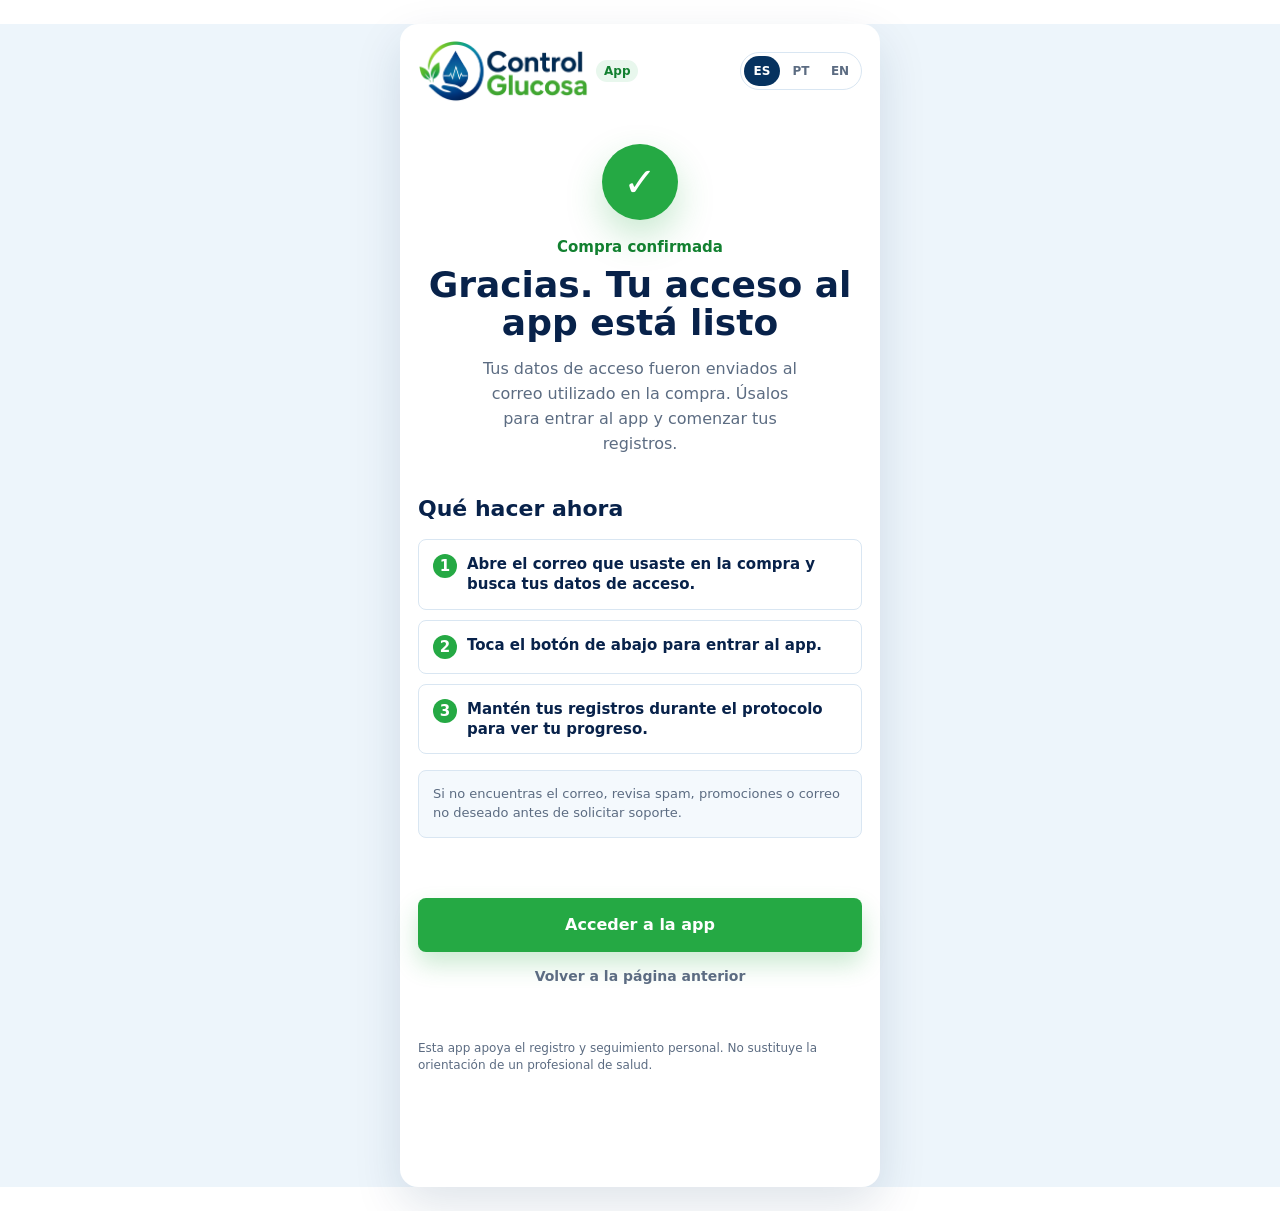
==== gracias/index.html @ 0c1dcf83 "Add files via upload" ====
<!doctype html>
<html lang="es">
  <head>
    <meta charset="UTF-8" />
    <meta name="viewport" content="width=device-width, initial-scale=1, viewport-fit=cover" />
    <meta name="theme-color" content="#ffffff" />
    <meta
      name="description"
      content="Gracias por comprar la app de seguimiento de Glucose Control."
    />
    <title>Gracias | Glucose Control App</title>
    <link rel="manifest" href="../manifest.webmanifest" />
    <link rel="stylesheet" href="../styles.css" />
  </head>
  <body>
    <main class="page page--thanks">
      <header class="topbar" aria-label="Glucose Control">
        <div class="brand">
          <img src="../assets/logo-glucose-control.png" alt="Control Glucosa" />
          <span>App</span>
        </div>

        <nav class="lang-switcher" aria-label="Idioma">
          <button class="lang-btn is-active" type="button" data-lang="es">ES</button>
          <button class="lang-btn" type="button" data-lang="pt">PT</button>
          <button class="lang-btn" type="button" data-lang="en">EN</button>
        </nav>
      </header>

      <section class="thanks-hero">
        <div class="success-mark" aria-hidden="true">✓</div>
        <p class="purchase-note" data-i18n="thanksNote">Compra confirmada</p>
        <h1 data-i18n="thanksHeadline">Gracias. Tu acceso al app está listo</h1>
        <p class="hero-copy" data-i18n="thanksCopy">
          Tus datos de acceso fueron enviados al correo utilizado en la compra. Úsalos para entrar al app y comenzar tus registros.
        </p>
      </section>

      <section class="next-steps" aria-labelledby="next-title">
        <h2 id="next-title" data-i18n="nextTitle">Qué hacer ahora</h2>
        <ul class="benefit-list">
          <li>
            <span class="check" aria-hidden="true">1</span>
            <span data-i18n="next1">Abre el correo que usaste en la compra y busca tus datos de acceso.</span>
          </li>
          <li>
            <span class="check" aria-hidden="true">2</span>
            <span data-i18n="next2">Toca el botón de abajo para entrar al app.</span>
          </li>
          <li>
            <span class="check" aria-hidden="true">3</span>
            <span data-i18n="next3">Mantén tus registros durante el protocolo para ver tu progreso.</span>
          </li>
        </ul>
        <p class="support-note" data-i18n="thanksSupport">
          Si no encuentras el correo, revisa spam, promociones o correo no deseado antes de solicitar soporte.
        </p>
      </section>

      <section class="thanks-actions" aria-label="Acceso">
        <a class="primary-cta" href="https://app.glucosecontrol.site" data-i18n="thanksAccessCta">Acceder a la app</a>
        <a class="secondary-link" href="../index.html" data-i18n="backToOffer">Volver a la página anterior</a>
      </section>

      <p class="medical-note" data-i18n="medicalNote">
        Esta app apoya el registro y seguimiento personal. No sustituye la orientación de un profesional de salud.
      </p>
    </main>

    <script src="../app.js"></script>
  </body>
</html>
---- styles.css ----
:root {
  color-scheme: light;
  --bg: #ffffff;
  --ink: #08224a;
  --muted: #5c6c82;
  --line: #d9e6f2;
  --soft: #f4f9fd;
  --green: #25a944;
  --green-dark: #128030;
  --navy: #06325f;
  --teal: #18a5a5;
  --shadow: 0 18px 48px rgba(6, 50, 95, 0.13);
}

* {
  box-sizing: border-box;
}

html {
  background: var(--bg);
  scroll-behavior: smooth;
}

body {
  margin: 0;
  min-width: 320px;
  background: var(--bg);
  color: var(--ink);
  font-family: Inter, ui-sans-serif, system-ui, -apple-system, BlinkMacSystemFont, "Segoe UI", sans-serif;
  letter-spacing: 0;
}

button,
a {
  font: inherit;
}

.page {
  width: min(100%, 480px);
  margin: 0 auto;
  padding: 16px 18px 112px;
}

.topbar {
  display: flex;
  align-items: center;
  justify-content: space-between;
  gap: 12px;
  min-height: 44px;
}

.brand {
  display: inline-flex;
  align-items: center;
  gap: 8px;
  min-width: 0;
  color: var(--navy);
  font-size: 14px;
  font-weight: 800;
}

.brand img {
  display: block;
  width: min(46vw, 170px);
  height: auto;
}

.brand span {
  flex: 0 0 auto;
  padding: 4px 8px;
  border-radius: 999px;
  background: #e8f7ed;
  color: var(--green-dark);
  font-size: 12px;
  font-weight: 900;
}

.lang-switcher {
  display: inline-flex;
  gap: 3px;
  padding: 3px;
  border: 1px solid var(--line);
  border-radius: 999px;
  background: #fff;
}

.lang-btn {
  min-width: 36px;
  min-height: 30px;
  border: 0;
  border-radius: 999px;
  background: transparent;
  color: var(--muted);
  font-size: 12px;
  font-weight: 800;
}

.lang-btn.is-active {
  background: var(--navy);
  color: #fff;
}

.hero {
  padding: 24px 0 8px;
}

.purchase-note {
  margin: 0 0 10px;
  color: var(--green-dark);
  font-size: 15px;
  font-weight: 800;
}

h1,
h2,
p {
  margin-top: 0;
}

h1 {
  margin-bottom: 0;
  max-width: 18ch;
  color: var(--ink);
  font-size: clamp(28px, 8vw, 36px);
  line-height: 1.05;
  font-weight: 900;
}

.hero-copy,
.explain p,
.offer p,
.medical-note {
  color: var(--muted);
  font-size: 16px;
  line-height: 1.55;
}

.video-section,
.explain,
.reviews,
.offer {
  padding: 18px 0;
}

h2 {
  margin-bottom: 14px;
  color: var(--ink);
  font-size: 22px;
  line-height: 1.12;
  font-weight: 900;
}

.video-placeholder {
  position: relative;
  overflow: hidden;
  border: 1px solid #cfe1ee;
  border-radius: 8px;
  background: #f7fbff;
  box-shadow: var(--shadow);
  aspect-ratio: 16 / 9;
}

.video-placeholder iframe {
  display: block;
  width: 100%;
  height: 100%;
  border: 0;
}

.benefit-list {
  display: grid;
  gap: 10px;
  margin: 18px 0 0;
  padding: 0;
  list-style: none;
}

.benefit-list li {
  display: flex;
  align-items: flex-start;
  gap: 10px;
  padding: 14px;
  border: 1px solid var(--line);
  border-radius: 8px;
  background: #fff;
  color: var(--ink);
  font-size: 15px;
  font-weight: 750;
  line-height: 1.35;
}

.check {
  display: grid;
  flex: 0 0 24px;
  width: 24px;
  height: 24px;
  place-items: center;
  border-radius: 50%;
  background: var(--green);
  color: #fff;
  font-weight: 900;
}

.app-preview {
  padding: 14px 0 24px;
}

.phone {
  width: min(100%, 330px);
  margin: 0 auto;
  padding: 16px;
  border: 9px solid #0a1725;
  border-radius: 34px;
  background: #f9fcff;
  box-shadow: 0 22px 56px rgba(8, 34, 74, 0.2);
}

.phone-bar {
  width: 80px;
  height: 6px;
  margin: 0 auto 16px;
  border-radius: 999px;
  background: #0a1725;
}

.app-card,
.progress-card {
  border: 1px solid #dfe9f2;
  border-radius: 8px;
  background: #fff;
  box-shadow: 0 8px 18px rgba(6, 50, 95, 0.08);
}

.main-metric {
  display: grid;
  gap: 4px;
  padding: 18px;
}

.app-card span,
.progress-card span {
  color: var(--muted);
  font-size: 12px;
  font-weight: 750;
}

.app-card strong {
  color: var(--navy);
  font-size: 24px;
  line-height: 1;
}

.main-metric strong {
  font-size: 44px;
}

.app-card small {
  font-size: 13px;
}

.main-metric em {
  width: fit-content;
  padding: 5px 9px;
  border-radius: 999px;
  background: #e8f7ed;
  color: var(--green-dark);
  font-size: 12px;
  font-style: normal;
  font-weight: 900;
}

.mini-grid {
  display: grid;
  grid-template-columns: repeat(2, minmax(0, 1fr));
  gap: 10px;
  margin-top: 10px;
}

.mini-grid .app-card {
  display: grid;
  gap: 8px;
  min-height: 82px;
  padding: 14px;
}

.progress-card {
  margin-top: 10px;
  padding: 14px;
}

.bars {
  display: grid;
  grid-template-columns: repeat(7, 1fr);
  align-items: end;
  gap: 9px;
  height: 58px;
  margin-top: 10px;
}

.bars i {
  display: block;
  border-radius: 999px 999px 4px 4px;
  background: var(--teal);
}

.bars i:nth-child(1) { height: 44%; }
.bars i:nth-child(2) { height: 56%; background: #0c72aa; }
.bars i:nth-child(3) { height: 72%; background: #0f7bb8; }
.bars i:nth-child(4) { height: 88%; background: var(--green); }
.bars i:nth-child(5) { height: 64%; background: var(--green); }
.bars i:nth-child(6) { height: 78%; }
.bars i:nth-child(7) { height: 52%; background: #0c72aa; }

.reviews {
  display: grid;
  gap: 12px;
}

.reviews h2 {
  margin-bottom: 2px;
}

.review {
  padding: 16px;
  border: 1px solid var(--line);
  border-radius: 8px;
  background: var(--soft);
}

.stars {
  margin-bottom: 9px;
  color: #f3a600;
  font-size: 15px;
  letter-spacing: 0;
}

.review p {
  margin-bottom: 12px;
  color: #263c59;
  font-size: 15px;
  line-height: 1.48;
}

.review strong {
  color: var(--navy);
  font-size: 14px;
}

.offer {
  margin-top: 10px;
  padding: 24px 18px;
  border-radius: 8px;
  background: linear-gradient(145deg, #073664, #0a6b64);
  color: #fff;
}

.offer h2,
.offer p {
  color: #fff;
}

.offer p {
  opacity: 0.86;
}

.primary-cta,
.decline {
  display: flex;
  width: 100%;
  min-height: 54px;
  align-items: center;
  justify-content: center;
  border-radius: 8px;
  text-align: center;
  text-decoration: none;
  font-size: 16px;
  font-weight: 900;
}

.primary-cta {
  margin-top: 18px;
  background: var(--green);
  color: #fff;
  box-shadow: 0 12px 24px rgba(37, 169, 68, 0.24);
}

.primary-cta:focus-visible,
.decline:focus-visible,
.lang-btn:focus-visible {
  outline: 3px solid rgba(24, 165, 165, 0.35);
  outline-offset: 2px;
}

.decline {
  margin-top: 10px;
  color: rgba(255, 255, 255, 0.82);
  font-size: 13px;
  font-weight: 750;
}

.medical-note {
  margin: 18px 0 0;
  font-size: 12px;
  line-height: 1.45;
}

.thanks-hero {
  padding: 42px 0 20px;
  text-align: center;
}

.success-mark {
  display: grid;
  width: 76px;
  height: 76px;
  margin: 0 auto 18px;
  place-items: center;
  border-radius: 50%;
  background: var(--green);
  color: #fff;
  font-size: 40px;
  font-weight: 900;
  box-shadow: 0 16px 36px rgba(37, 169, 68, 0.25);
}

.thanks-hero h1 {
  max-width: none;
  margin-right: auto;
  margin-left: auto;
}

.thanks-hero .hero-copy {
  margin: 16px auto 0;
  max-width: 31ch;
}

.next-steps {
  padding: 20px 0;
}

.support-note {
  margin: 16px 0 0;
  padding: 14px;
  border: 1px solid var(--line);
  border-radius: 8px;
  background: var(--soft);
  color: var(--muted);
  font-size: 13px;
  line-height: 1.45;
}

.thanks-actions {
  padding: 22px 0;
}

.secondary-link {
  display: flex;
  min-height: 48px;
  align-items: center;
  justify-content: center;
  color: var(--muted);
  font-size: 14px;
  font-weight: 800;
  text-align: center;
  text-decoration: none;
}

.page--thanks {
  min-height: 100svh;
}

.sticky-cta {
  position: fixed;
  right: 0;
  bottom: 0;
  left: 0;
  z-index: 10;
  padding: 10px 16px calc(10px + env(safe-area-inset-bottom));
  border-top: 1px solid var(--line);
  background: rgba(255, 255, 255, 0.94);
  backdrop-filter: blur(14px);
}

.sticky-cta .primary-cta {
  width: min(100%, 448px);
  margin: 0 auto;
}

@media (min-width: 720px) {
  body {
    background: #edf5fb;
  }

  .page {
    margin-top: 24px;
    margin-bottom: 24px;
    border-radius: 18px;
    background: #fff;
    box-shadow: var(--shadow);
  }
}
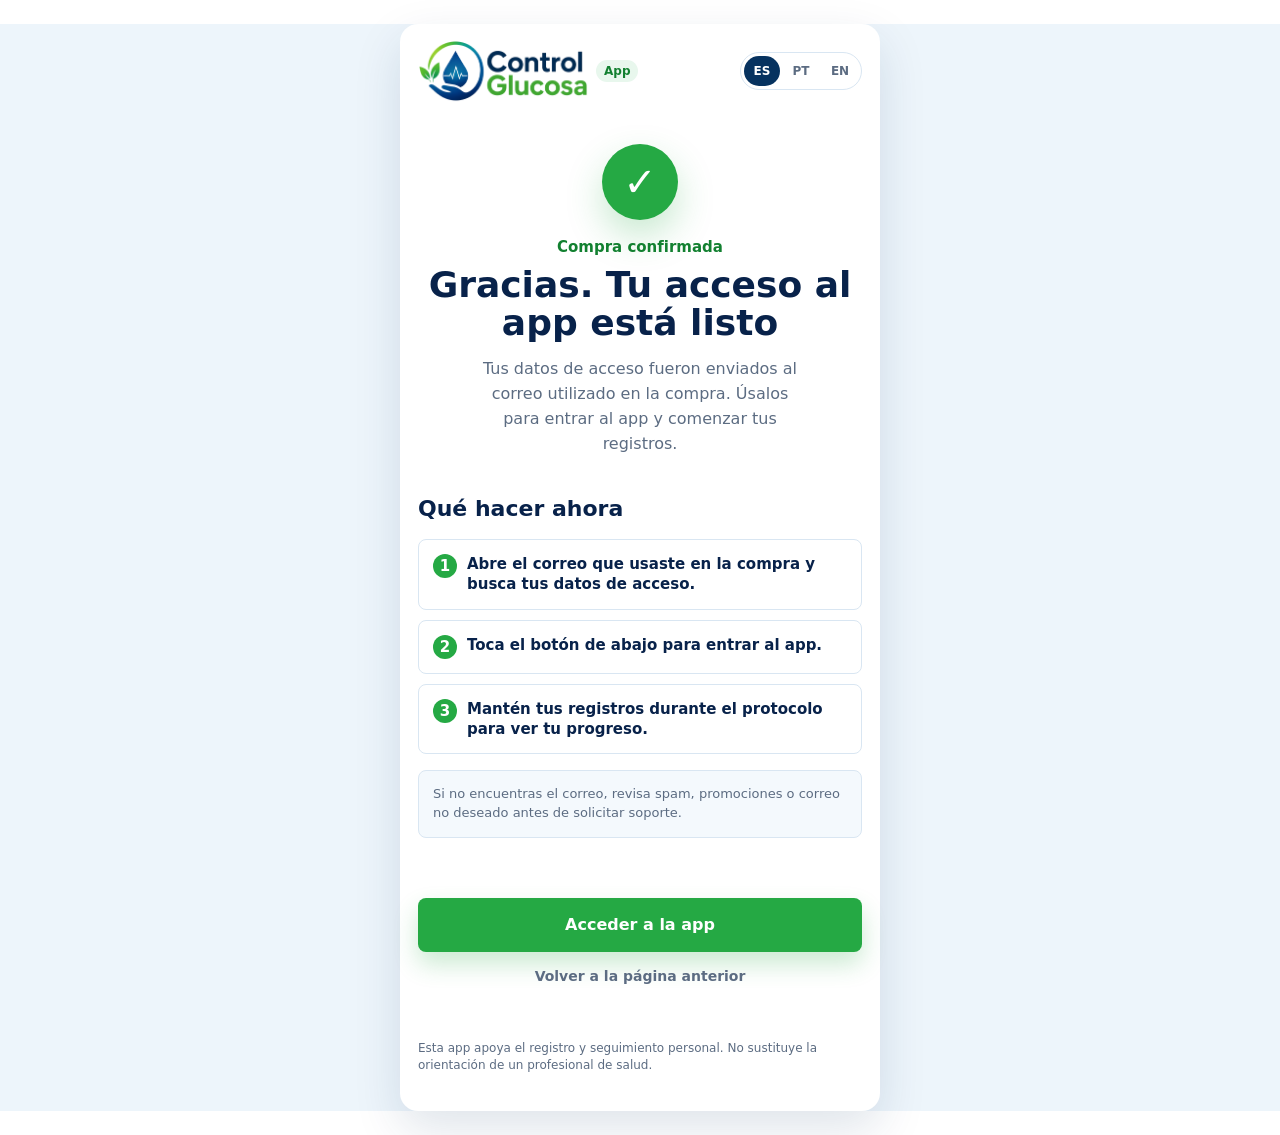
==== commit 9fd5a879: "Add files via upload" ====
--- a/gracias/index.html
+++ b/gracias/index.html
@@ -67,6 +67,6 @@
       </p>
     </main>
 
-    <script src="../app.js"></script>
+    <script src="../app.js?v=3"></script>
   </body>
 </html>
--- a/styles.css
+++ b/styles.css
@@ -38,7 +38,7 @@
 .page {
   width: min(100%, 480px);
   margin: 0 auto;
-  padding: 16px 18px 112px;
+  padding: 16px 18px 36px;
 }
 
 .topbar {
@@ -167,6 +167,14 @@
   border: 0;
 }
 
+.hotmart-widget {
+  margin-top: 16px;
+}
+
+#hotmart-sales-funnel {
+  width: 100%;
+}
+
 .benefit-list {
   display: grid;
   gap: 10px;
@@ -469,21 +477,110 @@
   min-height: 100svh;
 }
 
-.sticky-cta {
-  position: fixed;
-  right: 0;
-  bottom: 0;
-  left: 0;
-  z-index: 10;
-  padding: 10px 16px calc(10px + env(safe-area-inset-bottom));
-  border-top: 1px solid var(--line);
-  background: rgba(255, 255, 255, 0.94);
-  backdrop-filter: blur(14px);
-}
-
-.sticky-cta .primary-cta {
-  width: min(100%, 448px);
-  margin: 0 auto;
+.page--downsell {
+  min-height: 100svh;
+}
+
+.downsell-hero {
+  padding: 32px 0 18px;
+}
+
+.downsell-hero h1 {
+  max-width: 14ch;
+}
+
+.downsell-hero .hero-copy {
+  margin-top: 16px;
+}
+
+.price-card,
+.emotion-letter,
+.final-downsell {
+  margin: 18px 0;
+  padding: 20px 16px;
+  border: 1px solid var(--line);
+  border-radius: 8px;
+  background: var(--soft);
+}
+
+.price-card {
+  border-color: rgba(37, 169, 68, 0.28);
+  background:
+    radial-gradient(circle at 12% 0%, rgba(37, 169, 68, 0.14), transparent 34%),
+    #f7fcf9;
+  box-shadow: var(--shadow);
+}
+
+.price-kicker {
+  margin-bottom: 8px;
+  color: var(--green-dark);
+  font-size: 13px;
+  font-weight: 900;
+  text-transform: uppercase;
+}
+
+.price-line {
+  display: flex;
+  align-items: flex-end;
+  gap: 8px;
+  margin: 12px 0 14px;
+  color: var(--navy);
+}
+
+.price-line span {
+  padding-bottom: 8px;
+  color: var(--muted);
+  font-size: 15px;
+  font-weight: 800;
+}
+
+.price-line strong {
+  font-size: clamp(44px, 14vw, 62px);
+  line-height: 0.9;
+  font-weight: 950;
+}
+
+.price-card p,
+.emotion-letter p,
+.final-downsell p {
+  color: var(--muted);
+  font-size: 16px;
+  line-height: 1.52;
+}
+
+.emotion-letter {
+  background: #fff;
+}
+
+.emotion-letter p:last-child,
+.final-downsell p:last-child {
+  margin-bottom: 0;
+}
+
+.downsell-benefits {
+  padding: 16px 0;
+}
+
+.app-preview--compact .phone {
+  width: min(100%, 300px);
+}
+
+.final-downsell {
+  background: linear-gradient(145deg, #073664, #0a6b64);
+}
+
+.final-downsell h2,
+.final-downsell p {
+  color: #fff;
+}
+
+.final-downsell p {
+  opacity: 0.88;
+}
+
+.final-downsell .secondary-link,
+.price-card .secondary-link {
+  margin-top: 8px;
 }
 
 @media (min-width: 720px) {
